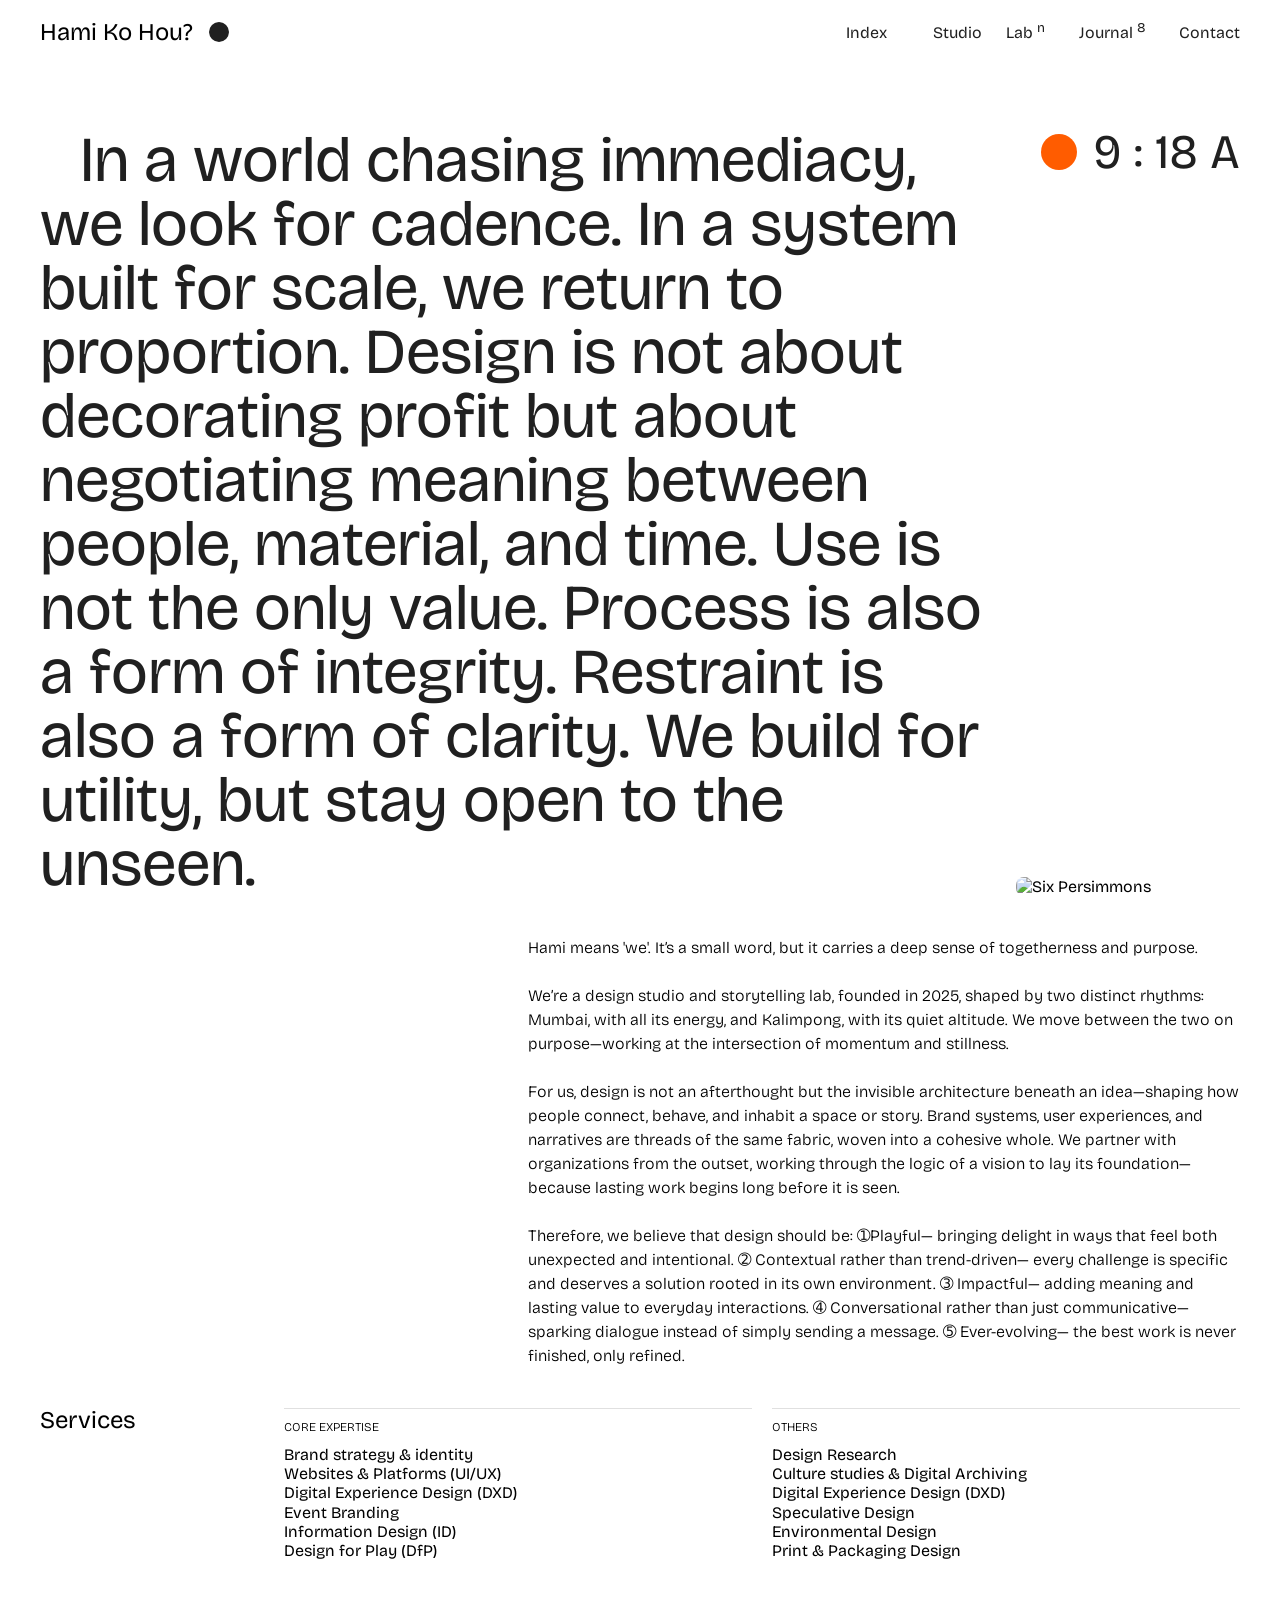
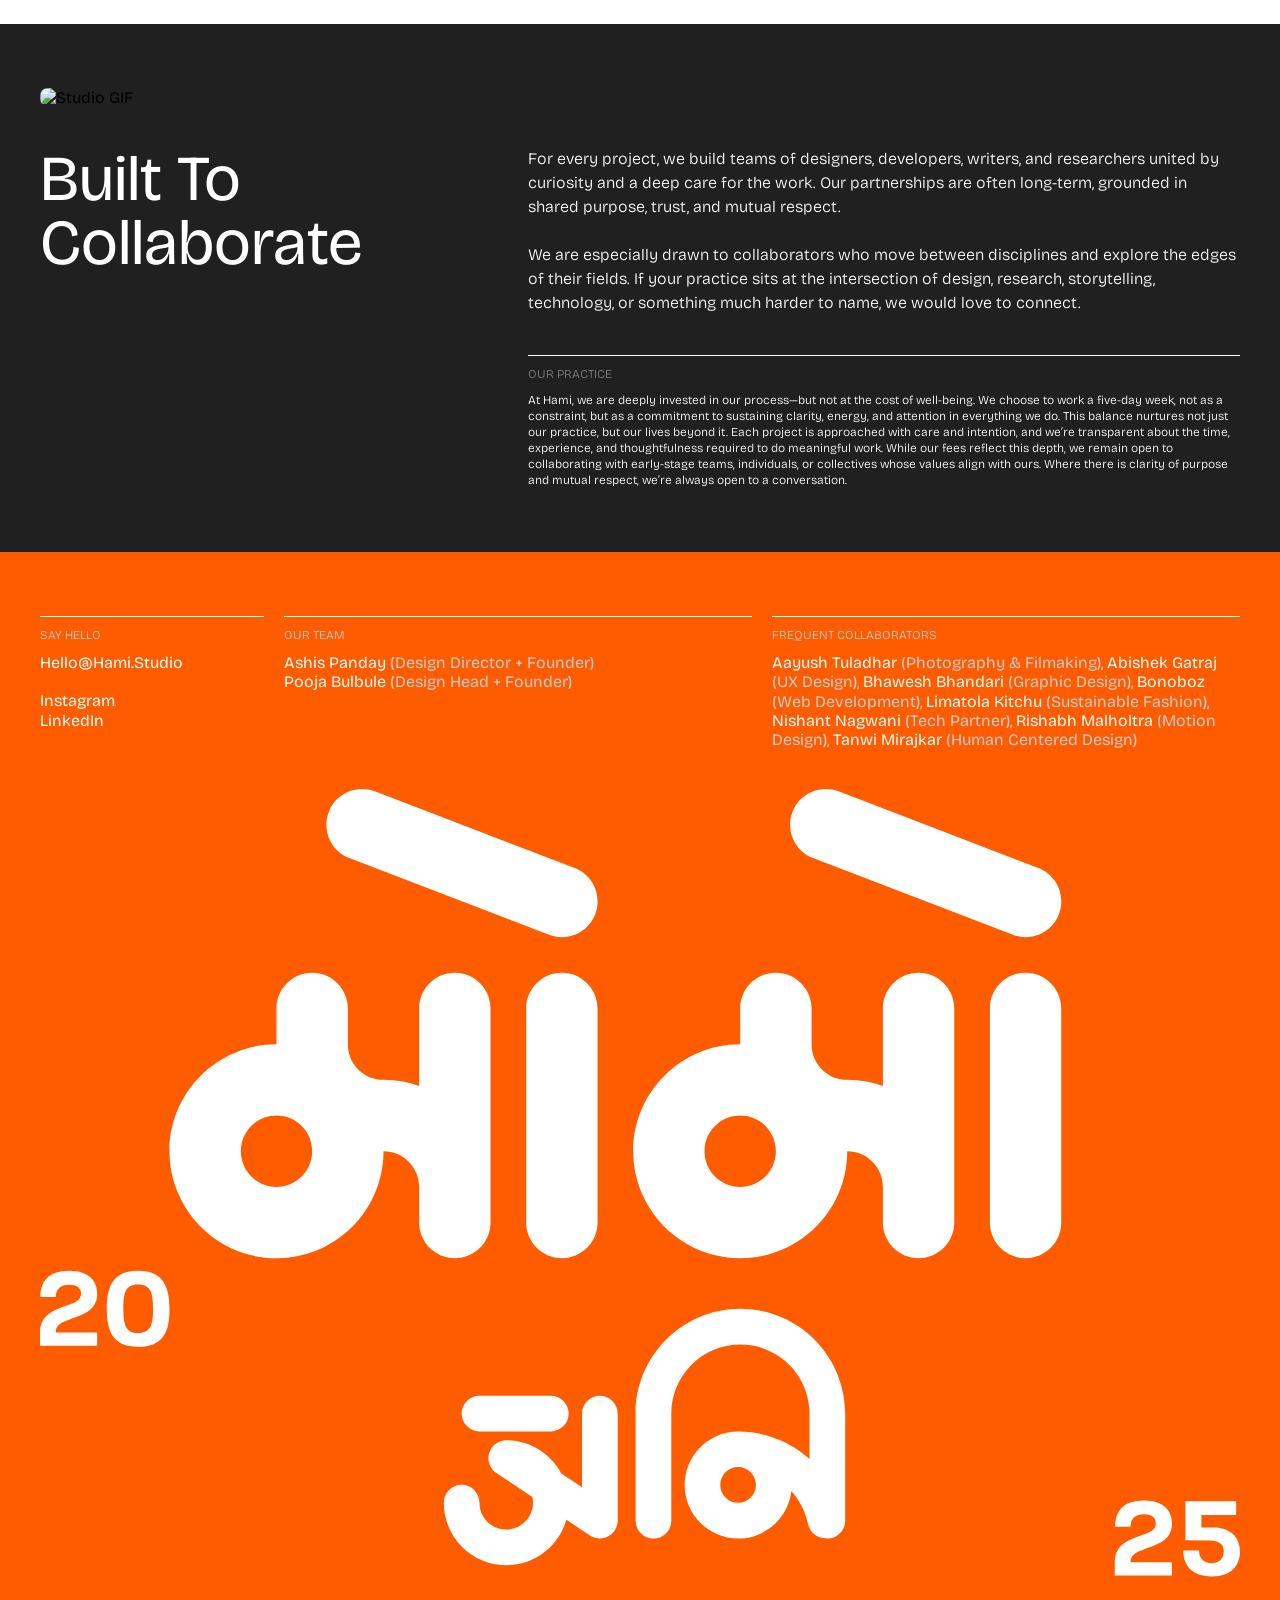
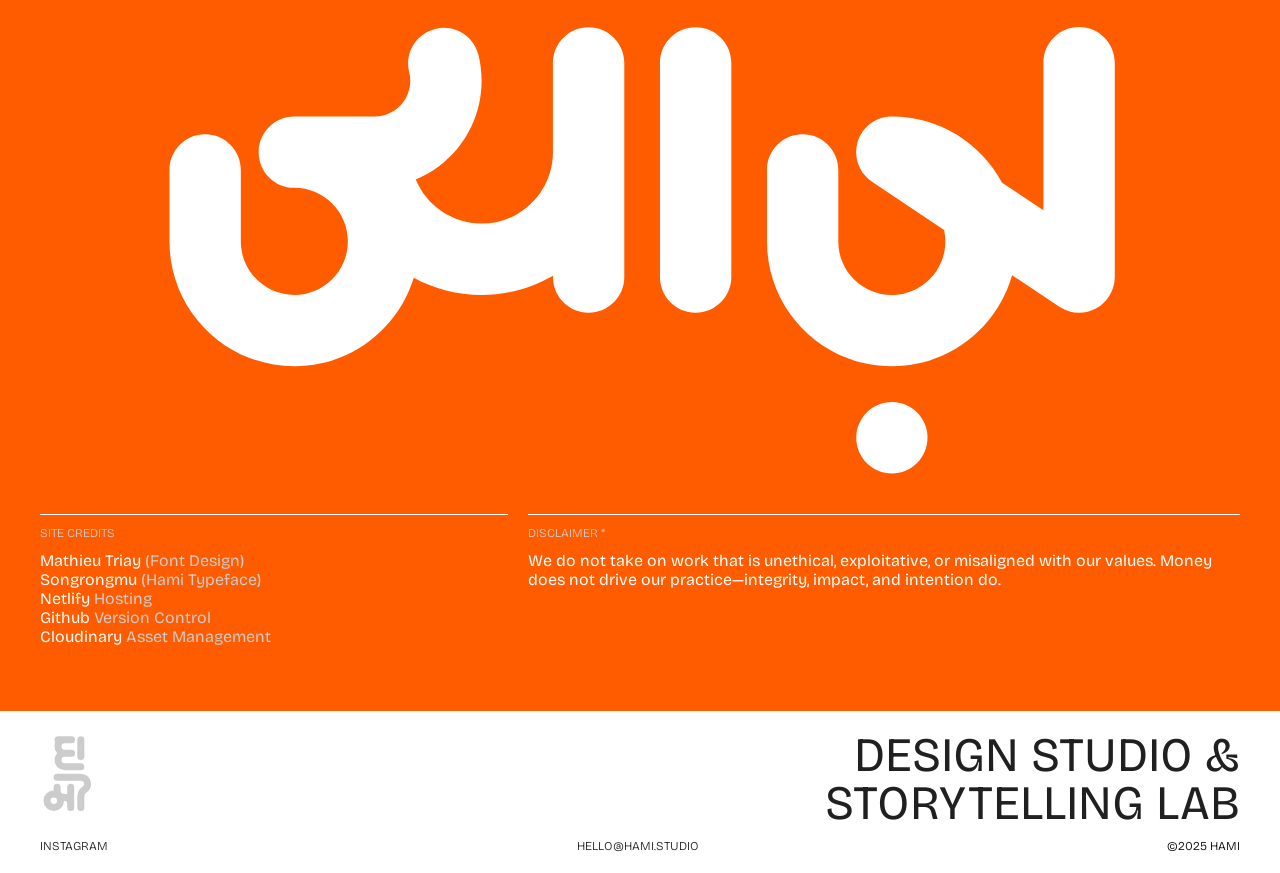
==== studio.html @ 01d3a66f "Add files via upload" ====
<!DOCTYPE html>
<html lang="en" dir="ltr">
  <head>
    <meta charset="utf-8">
    <meta name="viewport" content="width=device-width, initial-scale=1">

    <title>Hami | About</title>
    <meta name="description" content="Design & Storytelling Lab">
    <meta property="og:type" content="Website">
    <meta property="og:title" content="Hami Design Studio">
    <meta property="og:description" content="Design & Storytelling Lab">
    <meta property="og:image" content="https://res.cloudinary.com/dl4nbc0zv/image/upload/v1775633177/HamiSocial_sum0md.png">
    <meta name="keywords" content="branding, design, studio, lab, India">

    <link rel="stylesheet" href="../styles/style.css">
    <link rel="icon" type="image/svg+xml" href="../img/root/favicon.svg">
  </head>
  <!-- Google tag (gtag.js) -->
  <script async src="https://www.googletagmanager.com/gtag/js?id=G-WDDQ5B75VT"></script>
  <script>
    window.dataLayer = window.dataLayer || [];
    function gtag(){dataLayer.push(arguments);}
    gtag('js', new Date());
  
    gtag('config', 'G-WDDQ5B75VT');
  </script>
  
  <body class="page-studio flow">
    <header class="f-row just-sb p-2040">
          <article class="f-row g-16">
            <h3>Hami Ko Hou?</h3>
            <img src="../img/root/dot.svg" alt="Dotty">
            <!-- <a class="info" href="#">Info</a> -->
          </article>
        
          <nav class="menu f-row g-24">
            <a data-modal-target=".modal--menu">Index <sup></sup> </a>
            <a href="../studio.html">Studio</a>
            <a class="lab-link">Lab <sup>n</sup> </a>
            <a href="../journal.html" data-journal-link>Journal <sup></sup></a>
            <a href="mailto:hello@hami.studio?body=Hello%20Hami">Contact</a>
          </nav>
          
          <div class="soon">
            <div class="soon-text"></div>
          </div>
          
        
          <button class="ph-show mobile-menu-button" type="button" name="mobile-menu" data-modal-target=".modal--menu">
            <img src="../img/root/wheel.svg" alt="Mobile Menu">
          </button>
        </header>
        
    <main>
      <section class="grid-5 p-6440">
        <h1 class="span-4 indent">In a world chasing immediacy, we look for cadence. In a system built for scale, we return to proportion. Design is not about decorating profit but about negotiating meaning between people, material, and time. Use is not the only value. Process is also a form of integrity. Restraint is also a form of clarity. We build for utility, but stay open to the unseen.</h1>

        <section id="time" class="span-1 gr-top f-row g-16">
          <img src="../img/root/orange.svg" alt="Orange">
          <h2>9 : 56 A</h2>
        </section>

        <img class="span-1 gr-bot fit-img" src="https://res.cloudinary.com/dl4nbc0zv/image/upload/v1775583406/studio-1_mxttxd.avif" alt="Six Persimmons">

        <p class="span-3 copy">Hami means 'we'. It’s a small word, but it carries a deep sense of togetherness and purpose.

        We’re a design studio and storytelling lab, founded in 2025, shaped by two distinct rhythms: Mumbai, with all its energy, and Kalimpong, with its quiet altitude. We move between the two on purpose—working at the intersection of momentum and stillness.

        For us, design is not an afterthought but the invisible architecture beneath an idea—shaping how people connect, behave, and inhabit a space or story. Brand systems, user experiences, and narratives are threads of the same fabric, woven into a cohesive whole. We partner with organizations from the outset, working through the logic of a vision to lay its foundation—because lasting work begins long before it is seen.

        Therefore, we believe that design should be: ➀Playful— bringing delight in ways that feel both unexpected and intentional. ➁ Contextual rather than trend-driven— every challenge is specific and deserves a solution rooted in its own environment. ➂ Impactful— adding meaning and lasting value to everyday interactions.  ➃ Conversational rather than just communicative— sparking dialogue instead of simply sending a message. ➄ Ever-evolving— the best work is never finished, only refined.</p>

        <h3>Services</h3>

        <article class="span-2">
          <h5 class="ph-12 lt-3">Core Expertise</h5>
          <dl>
            <dd>Brand strategy & identity</dd>
            <dd>Websites & Platforms (UI/UX)</dd>
            <dd>Digital Experience Design (DXD)</dd>
            <dd>Event Branding</dd>
            <dd>Information Design (ID)</dd>
            <dd>Design for Play (DfP)</dd>
          </dl>
        </article>

        <article class="span-2">
          <h5 class="ph-12 lt-3">Others</h5>
          <dl>
            <dd>Design Research</dd>
            <dd>Culture studies & Digital Archiving</dd>
            <dd>Digital Experience Design (DXD)</dd>
            <dd>Speculative Design</dd>
            <dd>Environmental Design</dd>
            <dd>Print & Packaging Design</dd>
          </dl>
        </article>
      </section>

      <section class="grid-5 p-6440 bg-mono-1">
        <img class="span-full fit-img" src="https://res.cloudinary.com/dl4nbc0zv/image/upload/v1775582549/studio-2_t88a4m.avif" alt="Studio GIF">

        <h1 class="span-2 white">Built To <br> Collaborate</h1>

        <article class="span-3 f-col g-40">
          <p class="white copy">For every project, we build teams of designers, developers, writers, and researchers united by curiosity and a deep care for the work. Our partnerships are often long-term, grounded in shared purpose, trust, and mutual respect.

          We are especially drawn to collaborators who move between disciplines and explore the edges of their fields. If your practice sits at the intersection of design, research, storytelling, technology, or something much harder to name, we would love to connect.</p>

          <section>
            <h5 class="ph-12 mono-2 lt-w">Our Practice</h5>
            <small class="white">At Hami, we are deeply invested in our process—but not at the cost of well-being. We choose to work a five-day week, not as a constraint, but as a commitment to sustaining clarity, energy, and attention in everything we do. This balance nurtures not just our practice, but our lives beyond it. Each project is approached with care and intention, and we’re transparent about the time, experience, and thoughtfulness required to do meaningful work. While our fees reflect this depth, we remain open to collaborating with early-stage teams, individuals, or collectives whose values align with ours. Where there is clarity of purpose and mutual respect, we’re always open to a conversation.</small>
          </section>
        </article>
      </section>

      <section class="we grid-5 p-6440 bg-orange">
        <article class="span-1">
          <h5 class="ph-12 mono-3 lt-w">Say Hello</h5>
          <dl class="white">
            <dd>Hello@Hami.Studio</dd>
            <br>
            <dd><a href="https://www.instagram.com/hami.studio_o/" target="_blank">Instagram</a></dd>
            <dd><a href="https://www.linkedin.com/company/hamistudio" target="_blank">LinkedIn</a></dd>
          </dl>
        </article>

        <article class="we span-2">
          <h5 class="ph-12 mono-3 lt-w">Our Team</h5>
          <dl class="mono-3">
            <dd><a>Ashis Panday</a> (Design Director + Founder)</dd>
            <dd><a>Pooja Bulbule</a> (Design Head + Founder)</dd>
          </dl>
        </article>

        <article class="we span-2">
          <h5 class="ph-12 mono-3 lt-w">Frequent Collaborators</h5>
          <p class="mono-3">
            <a href="https://www.instagram.com/tuladhar_aayush" target="_blank">Aayush Tuladhar</a> (Photography & Filmaking),
            <a>Abishek Gatraj</a> (UX Design),
            <a>Bhawesh Bhandari</a> (Graphic Design),
            <a href="https://www.bonoboz.in/" target="_blank">Bonoboz</a> (Web Development),
            <a href="https://www.instagram.com/the.bauri.collective/" target="_blank">Limatola Kitchu</a> (Sustainable Fashion),
            <a href="https://quantavectra.com/" target="_blank">Nishant Nagwani</a> (Tech Partner),
            <a href="https://linktr.ee/rish.mal" target="_blank">Rishabh Malholtra</a> (Motion Design),
            <a href="https://www.linkedin.com/in/tanwi-mirajkar/" target="_blank">Tanwi Mirajkar</a> (Human Centered Design)
          </p>
        </article>

        <img class="span-full fit-img" src="img/root/momojazz.svg" alt="">

        <article class="we span-2">
          <h5 class="ph-12 mono-3 lt-w">Site Credits</h5>
          <dl class="mono-3">
            <dd><a href="https://www.mathieutriay.com/" target="_blank">Mathieu Triay</a> (Font Design)</dd>
            <dd><a href="https://www.instagram.com/songrongmu/" target="_blank">Songrongmu</a> (Hami Typeface)</dd>
            <dd><a href="https://www.netlify.com" target="_blank">Netlify</a> Hosting</dd>
            <dd><a href="https://github.com" target="_blank">Github</a> Version Control</dd>
            <dd><a href="https://cloudinary.com" target="_blank">Cloudinary</a> Asset Management</dd>
          </dl>
        </article>

        <article class="we span-3">
          <h5 class="ph-12 mono-3 lt-w">Disclaimer *</h5>
          <p class="white">
            We do not take on work that is unethical, exploitative, or misaligned with our values. Money does not drive our practice—integrity, impact, and intention do.
          </p>
        </article>
      </section>

      <!-- TEAM MODAL WILL COME HERE-->
    </main>
    <footer class="f-col g-12 p-2040 ">
          <section class="f-row just-sb">
            <a href="../index.html">
              <img src="../img/root/hami.svg" alt="Logo">
            </a>
            <h2>Design Studio &<br>Storytelling Lab</h2>
          </section>
          <nav class="f-row just-sb">
            <a href="https://www.instagram.com/hami.studio_o/" target="_blank">Instagram</a>
            <a class="copyText">hello@hami.studio</a>
            <span>©2025 HAMI</span>
          </nav>
        </footer>
        
    <div class="modal modal--menu f-col just-sb">
              <div class="f-row f-top just-sb p-20">
                <hgroup>
                  <h3>Index</h3>
                  <h3 class="mono-2">Case Studies of <br> Selected Projects</h3>
                </hgroup>
                <button type="button" name="close">
                  <img src="../img/root/close.svg" alt="Close">
                </button>
              </div>
            
              <menu class="f-row f-bl g-24 p-20 ph-show">
                <a href="../index.html">Home</a>
                <a href="../studio.html">Studio</a>
                <a href="../journal.html">Journal</a>
                <h4 class="mono-3">Lab</h4>
                <a href="mailto:hello@hami.studio?body=Hello%20Hami">Contact</a>
              </menu>
            
              <section class="modal-nav">
                <hgroup class="modal-header f-row just-sb ph-20 lb-3">
                  <h5>Case</h5>
                  <h5>Sector</h5>
                </hgroup>
                <nav class="f-col">
                </nav>
              </section>
              <div id="hover-thumb"></div>
            </div>
            
  </body>
  <script src="https://cdn.jsdelivr.net/npm/js-yaml@4/dist/js-yaml.min.js"></script>
  <script src="https://code.jquery.com/jquery-3.6.0.min.js"></script>
  <script src="../scripts/main-min.js"></script>
  
</html>
---- styles/style.css ----
/* ================
 * RESET
 * ================ */
*, *::before, *::after {
  margin: 0;
  padding: 0;
  box-sizing: border-box;
  text-decoration: none;
  -moz-text-size-adjust: none;
  -webkit-text-size-adjust: none;
  text-size-adjust: none;
}

/* ================
 * MEDIA QUERIES
 * ================ */
/* ================
 * TOKENS
 * ================ */
:root {
  font-size: 16px;
}

/* ================
 * TYPOGRAPHY
 * ================ */
@font-face {
  font-family: "Bricolage";
  src: url("../fonts/Bricolage.ttf") format("truetype");
  font-weight: 300 800;
  font-stretch: 75% 125%;
  font-style: normal;
  font-display: swap;
}
html, body, button {
  font-family: "Bricolage", sans-serif;
  font-feature-settings: "dlig" on, "salt" on, "ornm" on;
  font-optical-sizing: auto;
  -webkit-font-smoothing: antialiased;
  -moz-osx-font-smoothing: grayscale;
  -webkit-text-size-adjust: none;
}

h1 {
  font-size: 4rem;
  font-weight: 400;
  line-height: 4rem;
  color: #202020;
}
@media screen and (max-width: 768px) {
  h1 {
    font-size: 2.25rem;
    line-height: 1;
  }
}

h2 {
  font-size: 3rem;
  font-weight: 400;
  line-height: 3rem;
  color: #202020;
  text-align: right;
  text-transform: uppercase;
  font-variation-settings: "wdth" 96, "opsz" 14;
}
@media screen and (max-width: 768px) {
  h2 {
    font-stretch: 75%;
    font-variation-settings: "wdth" 75, "opsz" 14;
    letter-spacing: -0.06rem;
  }
}

h3 {
  font-size: 1.5rem;
  font-weight: 400;
  line-height: 1.5rem;
  text-transform: capitalize;
}

h4 {
  font-size: 1rem;
  font-weight: 400;
  line-height: 1rem;
}

h5 {
  font-size: 0.75rem;
  font-weight: 200;
  line-height: 0.75rem;
  text-transform: uppercase;
}

p {
  font-size: 1rem;
  font-weight: 300;
  line-height: calc(1rem + 0.5rem);
}

small {
  display: inline-block;
  font-size: 0.75rem;
  font-weight: 300;
  line-height: calc(0.75rem + 0.25rem);
}

a {
  color: #202020;
  cursor: pointer;
  user-select: none;
  -webkit-user-select: none;
  -moz-user-select: none;
  -ms-user-select: none;
}
a:hover {
  color: #FF5C00;
}

.copy {
  white-space: pre-line;
}

.indent {
  text-indent: 2.5rem;
}

dd {
  font-size: 1rem;
  font-weight: 400;
  line-height: 1.2;
}

/* ================
 * BASE SETTINGS
 * ================ */
html, body {
  height: 100%;
  min-height: 100svh;
  touch-action: auto;
  -webkit-overflow-scrolling: touch;
}

body {
  display: flex;
  flex-direction: column;
  gap: 0;
  min-height: 100svh;
  width: 100%;
}
body.no-scroll {
  overflow: hidden;
}
@media screen and (max-width: 768px) {
  body.flow {
    height: auto;
  }
}

main {
  flex: 1;
  display: flex;
  min-height: 0;
}
@media screen and (max-width: 768px) {
  main {
    flex: 1;
  }
}

aside {
  font-weight: 300;
}

header, footer {
  flex-shrink: 0;
}

button {
  background: none;
  border: none;
  color: inherit;
  cursor: pointer;
  user-select: none;
  -webkit-user-select: none;
  -moz-user-select: none;
  -ms-user-select: none;
}

/* ================
 * MIXINS
 * ================ */
/* ================
 * GRIDS & LAYOUTS
 * ================ */
.f-row {
  display: flex;
  flex-direction: row;
}

.f-col {
  display: flex;
  flex-direction: column;
}

.just-sb {
  justify-content: space-between;
}

.just-fe {
  justify-content: flex-end;
}

.f-top {
  align-items: start;
}

.f-bl {
  align-items: baseline;
}

.f-equal > * {
  flex: 1;
}

.grid-5 {
  display: grid;
  grid-template-columns: repeat(5, 1fr);
  column-gap: 1.25rem;
  row-gap: 2.5rem;
}
@media screen and (max-width: 768px) {
  .grid-5 {
    row-gap: 1.5rem;
  }
}

.span-1 {
  grid-column: span 1;
}

.span-2 {
  grid-column: span 2;
}

.span-3 {
  grid-column: 3/span 3;
}

.span-4 {
  grid-column: span 4;
  grid-row: span 2;
}

.span-full {
  grid-column: 1/span 5;
}

@media screen and (max-width: 768px) {
  .span-1, .span-2, .span-3, .span-4 {
    grid-column: 1/span 5;
  }
}

.gr-top {
  align-self: start;
  justify-self: end;
}

.gr-bot {
  align-self: end;
}

/* ================
 * SPACING UTILITIES
 * ================ */
.p-40 {
  padding: 2.5rem;
}
@media screen and (max-width: 768px) {
  .p-40 {
    padding: 0.75rem;
  }
}

.p-20 {
  padding: 1.25rem;
}

.p-2040 {
  padding: 1.25rem 2.5rem;
}
@media screen and (max-width: 768px) {
  .p-2040 {
    padding: 1.25rem 0.75rem;
  }
}

.p-6440 {
  padding: 4rem 2.5rem;
}
@media screen and (max-width: 768px) {
  .p-6440 {
    padding: 2.5rem 0.75rem;
  }
}

.ph-40 {
  padding: 2.5rem 0;
}
@media screen and (max-width: 768px) {
  .ph-40 {
    padding: 1.25rem 0;
  }
}

.ph-20 {
  padding: 1.25rem 0;
}

.ph-12 {
  padding: 0.75rem 0;
}

.pv-40 {
  padding: 0 2.5rem;
}
@media screen and (max-width: 768px) {
  .pv-40 {
    padding: 0 0.75rem;
  }
}

.pv-20 {
  padding: 0 1.25rem;
}

.pt-20 {
  padding-top: 1.25rem;
}

.pb-40 {
  padding-bottom: 2.5rem;
}

.g-40 {
  gap: 2.5rem;
}

.g-24 {
  gap: 1.5rem;
}

.g-16 {
  gap: 1rem;
}

.g-12 {
  gap: 0.75rem;
}

/* ================
 * SECTION ELEMENTS
 * ================ */
header {
  position: sticky;
  top: 0;
  z-index: 100;
  width: 100%;
  background: white;
}
header article {
  align-items: center;
}
header article a {
  display: flex;
  height: 1.5rem;
  padding: 0 1rem;
  justify-content: center;
  align-items: center;
  font-size: 0.75rem;
  font-weight: 200;
  color: #F7F7F7;
  text-transform: uppercase;
  border-radius: 2.5rem;
  background-color: #202020;
}
header .menu {
  white-space: nowrap;
  align-items: first baseline;
}
header .menu a sup {
  display: inline-block;
  min-width: 2ch;
}
@media screen and (max-width: 768px) {
  header .menu {
    display: none;
  }
}
header .info:hover {
  color: white;
  background-color: #FF5C00;
}
header button {
  height: 1.5rem;
  width: 1.5rem;
}

footer nav a, footer nav span {
  font-size: 0.75rem;
  font-weight: 200;
  text-transform: uppercase;
  cursor: pointer;
}

.footer-fixed {
  background-color: white;
}
@media screen and (max-width: 768px) {
  .footer-fixed {
    width: 100%;
    position: fixed;
    bottom: 0;
    z-index: 20;
    box-shadow: 0 -4px 20px 0 rgba(32, 32, 32, 0.04);
  }
}

.slider {
  flex: 1;
  overflow-x: auto;
  overflow-y: hidden;
  touch-action: pan-y;
  scrollbar-width: none;
}
.slider ::-webkit-scrollbar {
  display: none;
}
@media screen and (max-width: 768px) {
  .slider {
    overflow: visible;
    flex: initial;
  }
}

.slider-track {
  display: flex;
  flex-direction: row;
  width: 100%;
  height: 100%;
  padding-left: 2.5rem;
}
.slider-track::after {
  content: "";
  display: block;
  flex: 0 0 calc(2.5rem - 1.5rem);
}
@media screen and (max-width: 768px) {
  .slider-track {
    flex-direction: column;
    width: 100%;
    height: auto;
    min-width: 0;
    padding: 0 0.75rem 0.75rem;
  }
  .slider-track::after {
    content: none;
  }
}

/* ================
 * PAGE 0 : HOME
 * ================ */
.projects > a {
  display: block;
  height: 100%;
}
.projects figure {
  display: flex;
  flex-direction: column;
  height: 100%;
}
.projects figure img {
  flex: 1;
  width: auto;
  height: 100%;
  min-height: 0;
  display: block;
  aspect-ratio: 1/1;
  object-fit: cover;
  border-radius: 0.5rem;
}
.projects figure figcaption {
  gap: 0.5rem;
  color: #CCCCCC;
}
.projects figure figcaption h5:nth-of-type(2) {
  font-weight: 500;
}
.projects figure figcaption h5:nth-of-type(2)::before {
  content: "( ";
}
.projects figure figcaption h5:nth-of-type(2)::after {
  content: " )";
}

#time {
  align-items: center;
}
#time img {
  height: 2.25rem;
}
@media screen and (max-width: 768px) {
  #time {
    grid-row: 1;
  }
}

/* ================
 * PAGE 1 : WORK/PROJECT
 * ================ */
.work img {
  display: block;
  border-radius: 0.5rem;
  object-fit: cover;
}
@media screen and (max-width: 768px) {
  .work img {
    width: 100%;
    height: auto;
  }
}

.work-tag {
  padding: 0.75rem 1rem;
  background-color: white;
  border-radius: 0.5rem;
}

.work-meta article, .work-credit article {
  display: flex;
  flex-direction: row;
  justify-content: space-between;
}
.work-meta article > *, .work-credit article > * {
  flex: 0 0 50%;
}
.work-meta article > *:last-child, .work-credit article > *:last-child {
  text-align: right;
}

.work-meta article {
  padding-top: 0.75rem;
  border-top: 1px solid rgba(204, 204, 204, 0.6);
}

.work-credit article {
  padding-block: 0.5rem;
  border-bottom: 1px solid rgba(204, 204, 204, 0.4);
}
.work-credit article small {
  color: #808080;
}

.work-background p, .work-alignment p {
  text-indent: 2.5rem;
}
.work-background p:not(:last-of-type), .work-background small:not(:last-of-type), .work-alignment p:not(:last-of-type), .work-alignment small:not(:last-of-type) {
  margin-bottom: 1.25rem;
}
.work-background sup, .work-alignment sup {
  color: #FF5C00;
}

/* ================
 * PAGE 2 : STUDIO
 * ================ */
.page-studio {
  display: block;
  min-height: auto;
}
.page-studio main {
  display: block;
  flex: initial;
  min-height: auto;
}
.page-studio img {
  border-radius: 0.5rem;
}

body.page-studio {
  height: auto;
}

/* ================
 * PAGE 3 : LABS
 * ================ */
.soon {
  position: fixed;
  width: 6rem;
  display: flex;
  align-items: center;
  padding-block: 0.75rem;
  border-radius: 0.25rem;
  background-color: #FF5C00;
  box-shadow: 0 -4px 20px 0 rgba(32, 32, 32, 0.04);
  opacity: 0;
  pointer-events: none;
  transition: opacity 0.5s ease;
  transform: translateX(-50%);
  overflow: hidden;
  white-space: nowrap;
}

.soon-text {
  color: white;
  display: inline-flex;
  width: max-content;
  animation: soonLoop 4s linear infinite;
}
.soon-text h5 {
  flex: 0 0 auto;
}

.soon-dot {
  display: inline-block;
  padding-inline: 0.5rem;
}

@keyframes soonLoop {
  from {
    transform: translateX(0);
  }
  to {
    transform: translateX(-50%);
  }
}
/* ================
 * PAGE 4 : JOURNAL
 * ================ */
#journal-wrapper {
  flex: 1 1 auto;
  min-height: 0;
}

#journal {
  flex: 1;
  min-height: 0;
  height: auto;
  display: flex;
  flex-direction: row;
}
@media screen and (max-width: 768px) {
  #journal {
    flex-direction: column;
  }
}

.journal-entry {
  flex: 0 0 45%;
  height: 100%;
  display: grid;
  grid-auto-rows: 100%;
  border-radius: 0.5rem;
  overflow-y: hidden;
  scroll-behavior: smooth;
  scroll-snap-type: y mandatory;
  scrollbar-width: none;
}
.journal-entry ::-webkit-scrollbar {
  display: none;
}
.journal-entry article {
  position: relative;
  min-height: 0;
  display: flex;
  flex-direction: column;
  padding: 2.5rem;
  overflow: hidden;
  scroll-snap-align: start;
}
.journal-entry h1 {
  position: absolute;
  z-index: 3;
  width: 100%;
  margin: 0;
  padding: 2.5rem;
}
.journal-entry a {
  color: #808080;
}
.journal-entry a:hover {
  color: #FF5C00;
}
@media screen and (max-width: 768px) {
  .journal-entry {
    flex: 0 0 40%;
    width: 100%;
  }
  .journal-entry article {
    padding: 0.75rem;
  }
  .journal-entry h1 {
    padding: 1.25rem;
  }
}

#journal-left h1 {
  bottom: 0;
  left: 0;
}

#journal-right {
  background-color: #202020;
  text-align: right;
  transform: scaleY(-1);
}
#journal-right article {
  transform: scaleY(-1);
}
#journal-right h1 {
  top: 0;
  right: 0;
  color: white;
  font-size: clamp(4rem, 15vw, 12rem);
  line-height: 1;
  text-transform: uppercase;
}
#journal-right small {
  color: white;
  margin-top: auto;
}

#journal-buttons {
  flex: 1;
  display: flex;
  flex-direction: column;
  position: relative;
  border-radius: 0.5rem;
  background-color: #F7F7F7;
  overflow: hidden;
}
#journal-buttons button {
  flex: 1;
  position: relative;
  align-items: center;
  z-index: 2;
}
#journal-buttons .button-bg {
  position: absolute;
  top: 0;
  left: 0;
  width: 100%;
  height: 50%;
  z-index: 1;
  background-color: #FF5C00;
  transition: transform 0.6s cubic-bezier(0.6, -0.2, 0, 1.2);
}
@media screen and (max-width: 768px) {
  #journal-buttons {
    flex-direction: row;
  }
  #journal-buttons .button-bg {
    width: 50%;
    height: 100%;
  }
}

/* ================
 * PAGE 5 : 404
 * ================ */
.contain {
  flex: 1 1 auto;
  min-height: 0;
  align-items: center;
  justify-content: center;
}
.contain img {
  display: block;
  max-width: 100%;
  max-height: 100%;
  width: auto;
  height: auto;
  object-fit: contain;
}

/* ================
 * COMPONENETS
 * ================ */
.modal {
  position: fixed;
  z-index: 200;
  border-radius: 0.5rem;
  background-color: #F5F0E0;
  box-shadow: 0 -4px 20px 0 rgba(32, 32, 32, 0.04);
  transform: translateY(100vh);
  opacity: 0;
  animation: none;
}
.modal.modal-open {
  animation: bounceInUp 0.6s forwards ease-out;
}
.modal.modal-close {
  animation: bounceOutDown 0.6s forwards ease-in;
}
.modal button:hover img {
  transform: rotate(360deg);
  transition: transform 0.6s ease;
}
@media screen and (max-width: 768px) {
  .modal {
    border-radius: 0.5rem 0.5rem 0 0;
    box-shadow: 0 -4px 20px 0 rgba(32, 32, 32, 0.04);
  }
}

.modal--menu {
  right: 2.5rem;
  bottom: 1.25rem;
  width: clamp(40vw, 2.5rem, 100vw - 5rem);
  height: calc(100dvh - 4.75rem);
}
@media screen and (max-width: 768px) {
  .modal--menu {
    right: 0;
    bottom: 0;
    width: 100svw;
    max-height: 80svh;
  }
}

.mobile-menu-button img {
  transition: transform 0.8s ease;
}

.mobile-menu-button.is-active img {
  transform: rotate(-180deg);
}

.modal--work {
  left: 3.75rem;
  bottom: 1.25rem;
  width: 30rem;
  max-height: 60svh;
  overflow-y: auto;
  scrollbar-width: none;
}
.modal--work ::-webkit-scrollbar {
  display: none;
}
.modal--work h5 {
  color: #808080;
}
@media screen and (max-width: 768px) {
  .modal--work {
    left: 0;
    bottom: 0;
    width: 100svw;
    max-height: 80svh;
  }
}

.modal-header {
  position: sticky;
  top: 0;
  background-color: #F5F0E0;
}

.modal-nav {
  max-height: 60vh;
  overflow-y: hidden;
}
.modal-nav hgroup {
  color: #808080;
  margin: 0 1.25rem;
}
.modal-nav nav {
  height: 100%;
  padding: 0 0.5rem 4rem 1.25rem;
  margin-right: 0.75rem;
  overflow-y: scroll;
  scrollbar-width: thin;
  scrollbar-color: #202020 white;
}
.modal-nav nav > a {
  display: flex;
  justify-content: space-between;
  padding: 0.5rem 0;
}
.modal-nav nav > a:not(:last-of-type) {
  border-bottom: 1px solid rgba(204, 204, 204, 0.6);
}
.modal-nav nav > a:hover {
  cursor: pointer;
  color: #FF5C00;
}

#hover-thumb {
  position: fixed;
  pointer-events: none;
  z-index: 999;
  display: none;
  width: 12rem;
  aspect-ratio: 1/1;
  background: black no-repeat center/cover;
  border-radius: 0.5rem;
  box-shadow: 0 8px 20px rgba(0, 0, 0, 0.2);
  transform: translate(-20%, -50%);
}

/* ================
 * MICRO ANIMATIONS
 * ================ */
@keyframes bounceInUp {
  0% {
    transform: translateY(100%);
    opacity: 0;
  }
  20% {
    opacity: 1;
  }
  80% {
    transform: translateY(-2%);
  }
  100% {
    transform: translateY(0%);
    opacity: 1;
  }
}
@keyframes bounceOutDown {
  0% {
    transform: translateY(0%);
    opacity: 1;
  }
  20% {
    transform: translateY(-2%);
  }
  80% {
    opacity: 1;
  }
  100% {
    transform: translateY(100%);
    opacity: 0;
  }
}
/* ================
 * TRANSITION ANIMATIONS
 * ================ */
.work-title {
  overflow: hidden;
  white-space: nowrap;
  flex-wrap: nowrap;
}

body.is-loading .work-title {
  max-width: 0;
  opacity: 0;
}
body.is-loading .slider {
  opacity: 0;
  transform: translateX(1.25rem);
}
@media screen and (max-width: 768px) {
  body.is-loading .slider {
    transform: translateY(1.25rem);
  }
}

body.is-ready .work-title {
  max-width: 60vw;
  opacity: 1;
  transition: max-width 1.6s ease, opacity 1.2s ease;
}
body.is-ready .slider {
  animation: swipeInX 0.8s ease backwards;
  animation-delay: 0.8s;
}
@media screen and (max-width: 768px) {
  body.is-ready .slider {
    animation: swipeInY 1.2s ease backwards;
    animation-delay: 0.6s;
  }
}

@keyframes swipeInX {
  0% {
    opacity: 0;
    transform: translateX(2.5rem);
  }
  100% {
    opacity: 1;
    transform: translateX(0);
  }
}
@keyframes swipeInY {
  0% {
    opacity: 0;
    transform: translateY(2.5rem);
  }
  100% {
    opacity: 1;
    transform: translateY(0);
  }
}
/* ================
 * OVERRIDES
 * ================ */
.we a {
  line-height: 1.2;
  color: white;
}
.we a:hover {
  color: #202020;
}
.we p {
  font-weight: 400;
  line-height: 1.2;
}

.white {
  color: white;
}

.mono-2 {
  color: #808080;
}

.mono-3 {
  color: #CCCCCC;
}

.bg-mono-1 {
  background-color: #202020;
}

.bg-mono-3 {
  background-color: #CCCCCC;
}

.bg-mono-4 {
  background-color: #F7F7F7;
}

.bg-orange {
  background-color: #FF5C00;
}

.bg-paper {
  background-color: #F5F0E0;
}

.lt-w {
  border-top: 1px solid white;
}

.lt-2 {
  border-top: 1px solid rgba(128, 128, 128, 0.6);
}

.lt-3 {
  border-top: 1px solid rgba(204, 204, 204, 0.6);
}

.lb-3 {
  border-bottom: 1px solid rgba(204, 204, 204, 0.6);
}

.ph-hide {
  display: block;
}
@media screen and (max-width: 768px) {
  .ph-hide {
    display: none;
  }
}

.ph-show {
  display: none;
}
@media screen and (max-width: 768px) {
  .ph-show {
    display: flex;
  }
}

.fit-img {
  width: 100%;
  object-fit: contain;
}
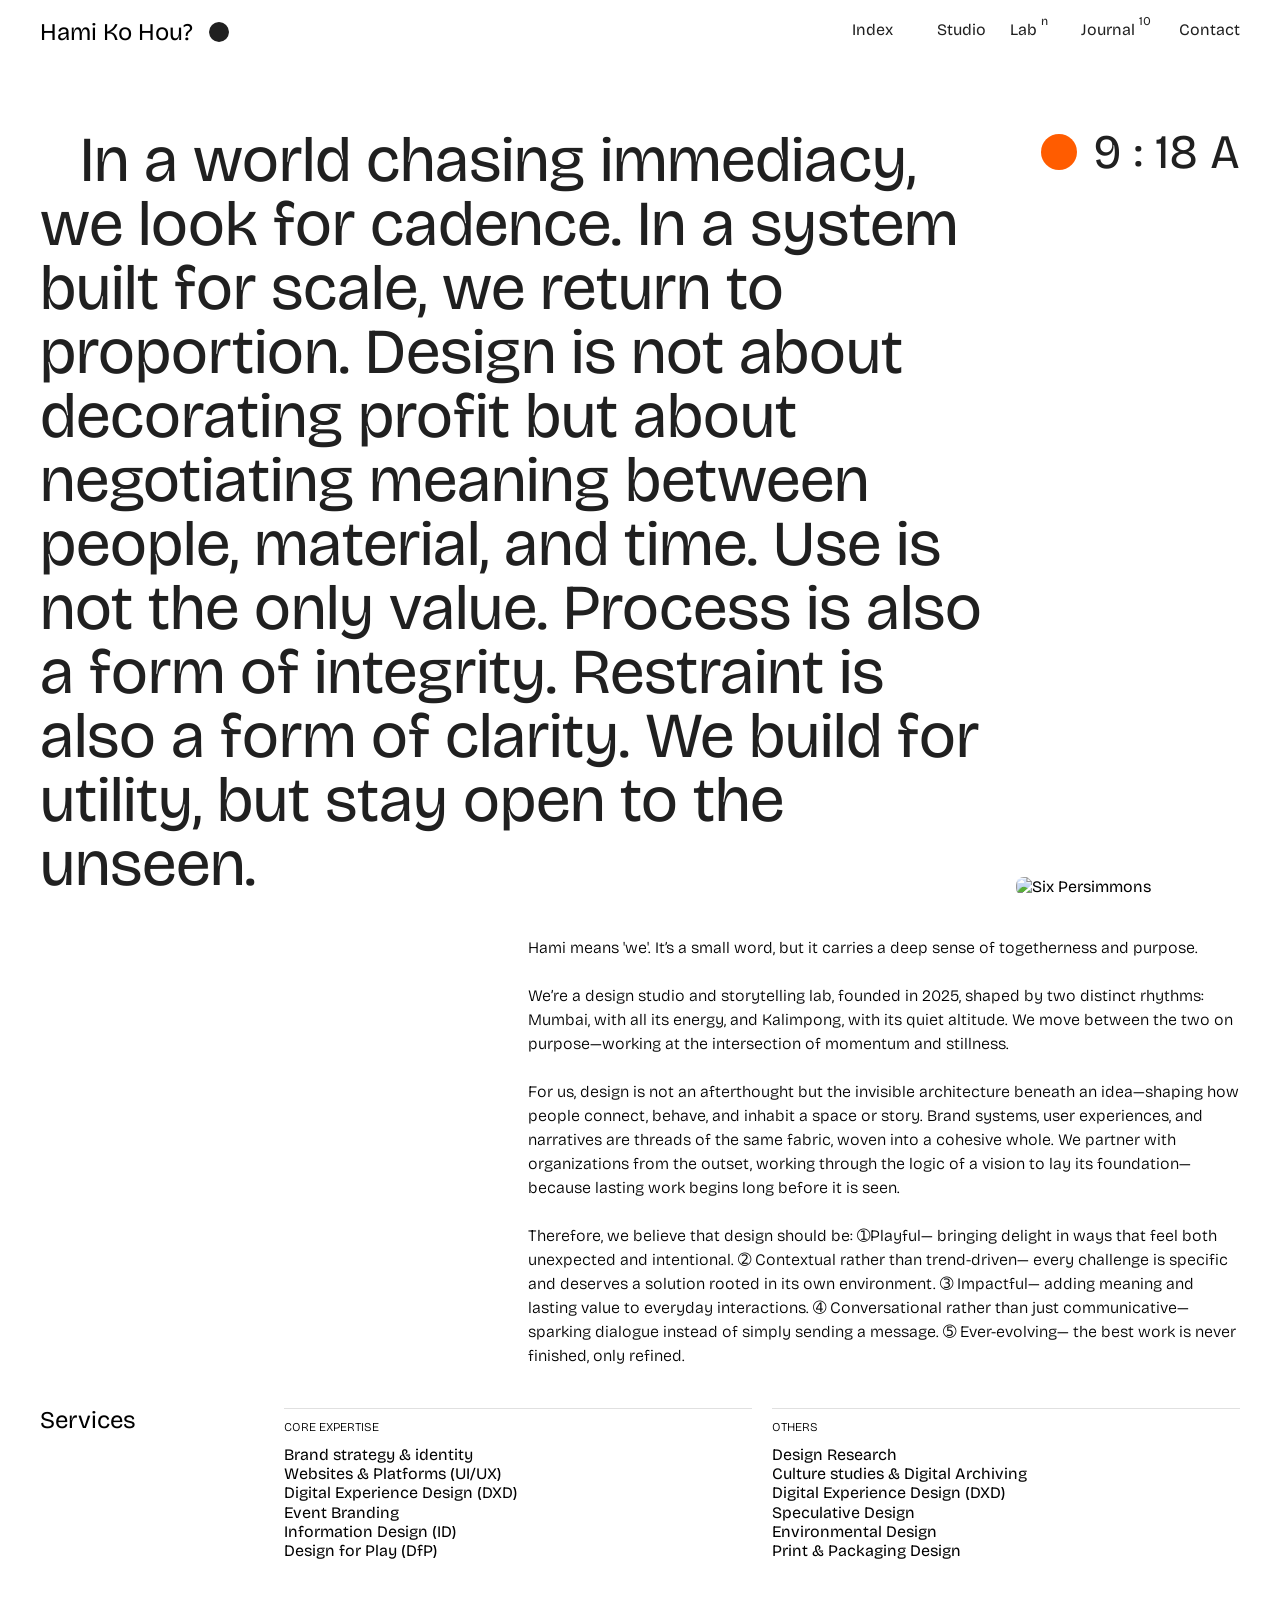
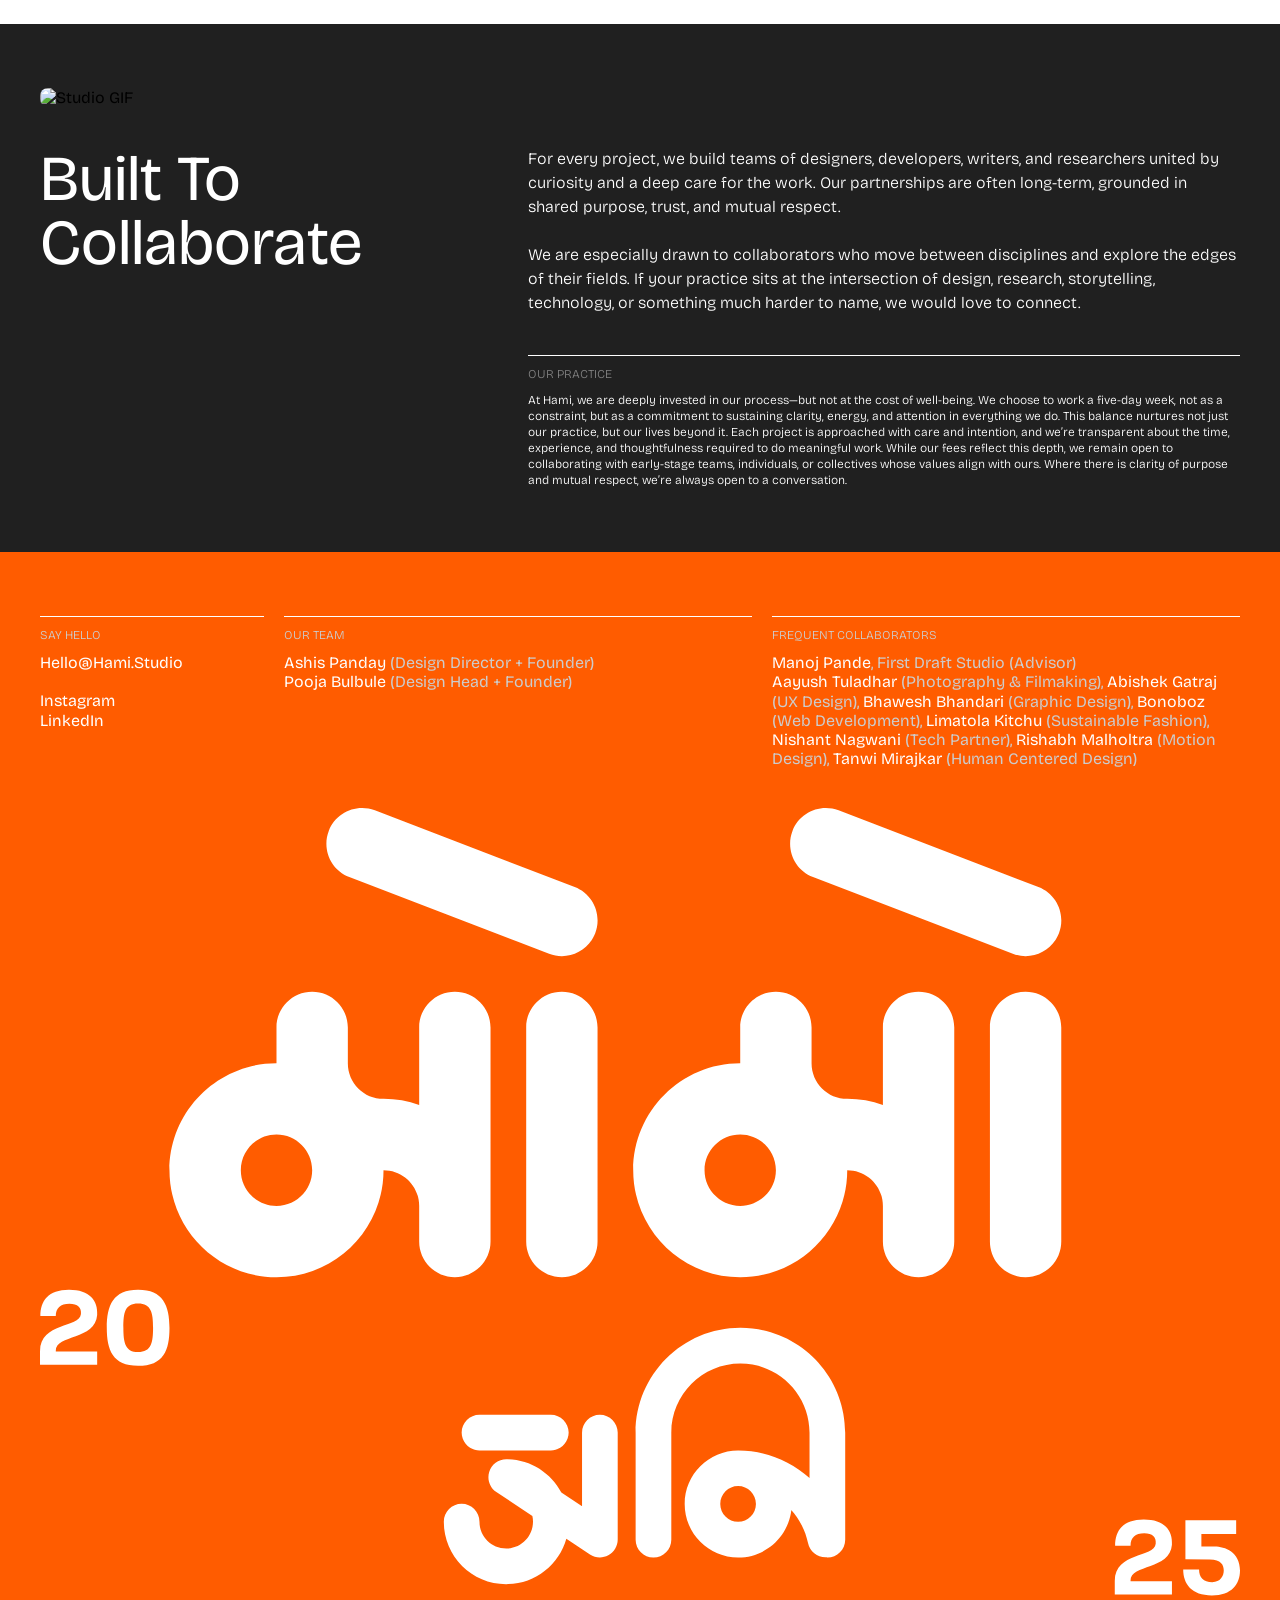
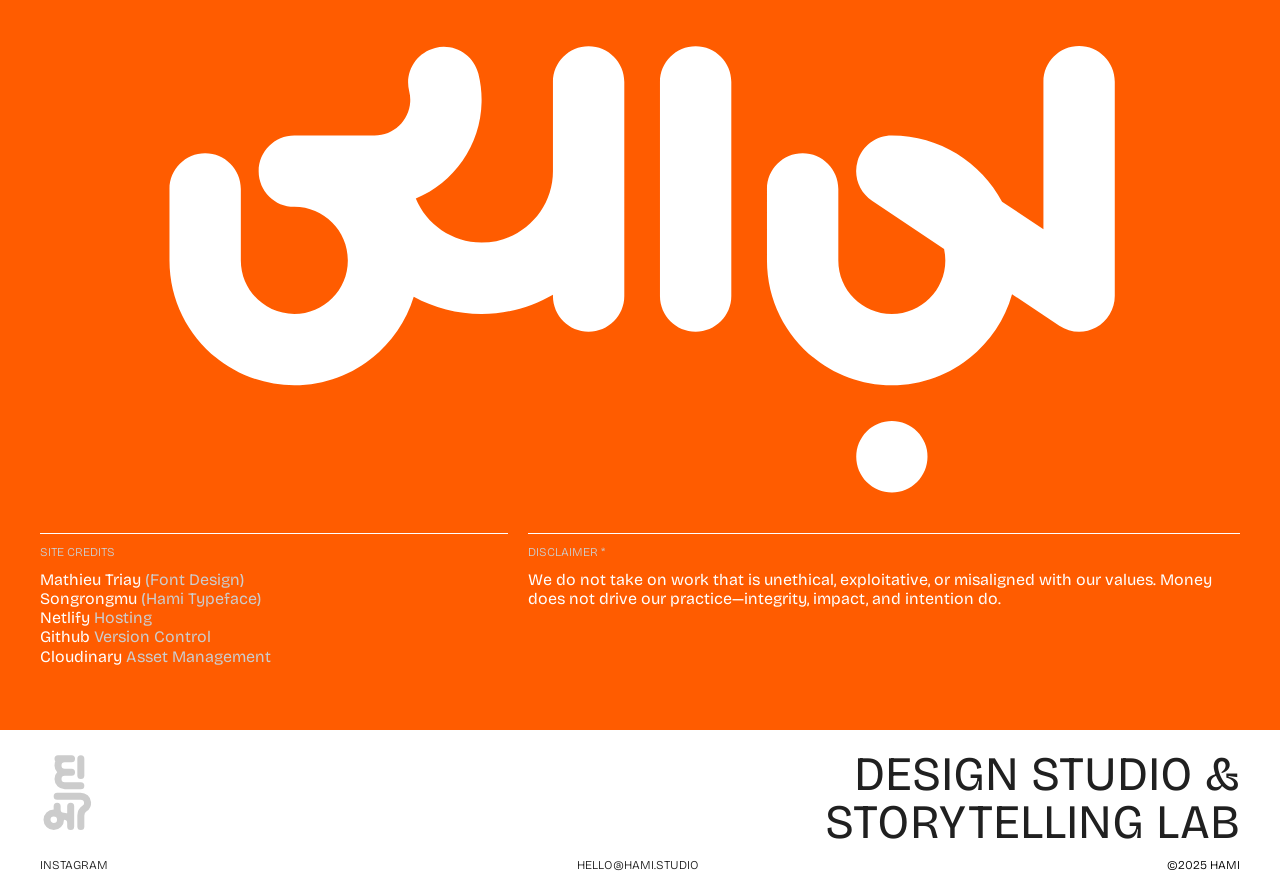
==== commit 421e7882: "Added Manoj" ====
--- a/studio.html
+++ b/studio.html
@@ -136,6 +136,8 @@
         <article class="we span-2">
           <h5 class="ph-12 mono-3 lt-w">Frequent Collaborators</h5>
           <p class="mono-3">
+            <a>Manoj Pande</a>, First Draft Studio (Advisor)
+            <br>
             <a href="https://www.instagram.com/tuladhar_aayush" target="_blank">Aayush Tuladhar</a> (Photography & Filmaking),
             <a>Abishek Gatraj</a> (UX Design),
             <a>Bhawesh Bhandari</a> (Graphic Design),
--- a/styles/style.css
+++ b/styles/style.css
@@ -102,6 +102,13 @@
   font-size: 0.75rem;
   font-weight: 300;
   line-height: calc(0.75rem + 0.25rem);
+}
+
+sup {
+  font-size: 0.75rem;
+  vertical-align: top;
+  position: relative;
+  top: -0.5em;
 }
 
 a {
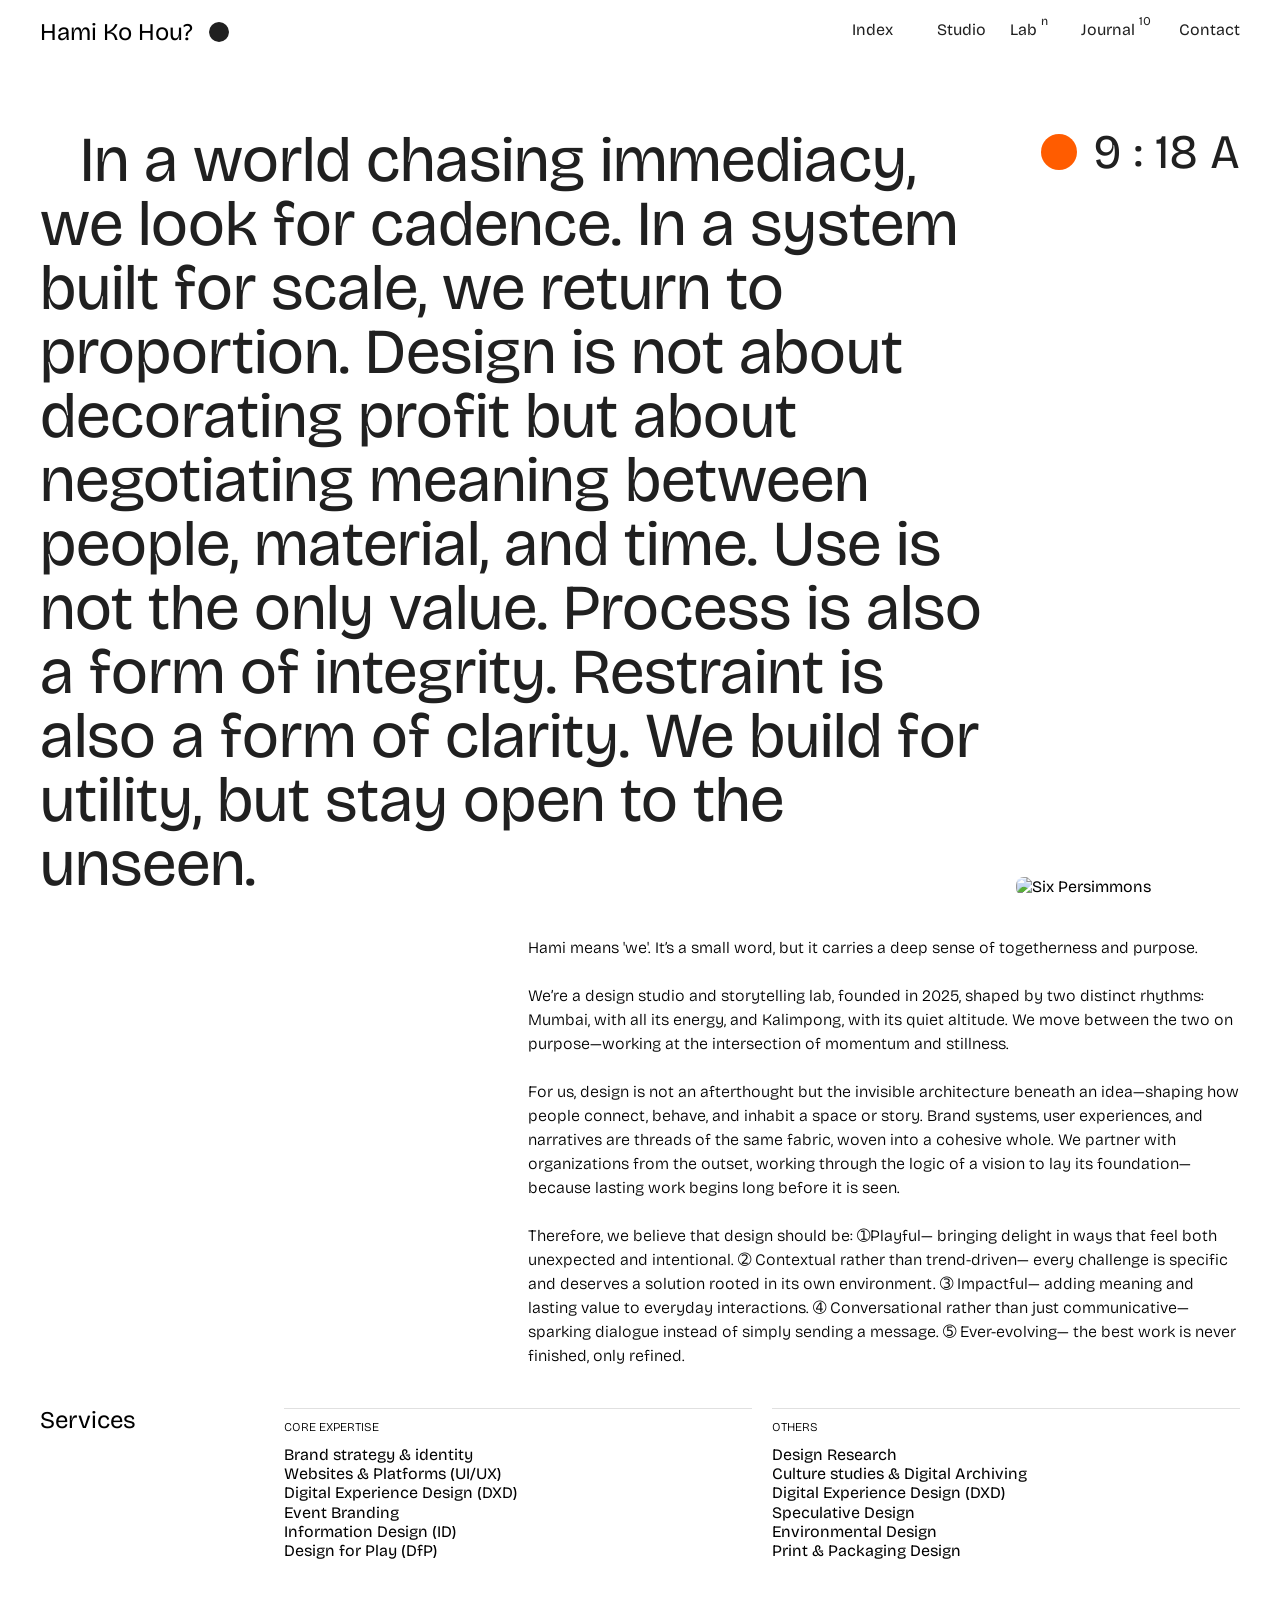
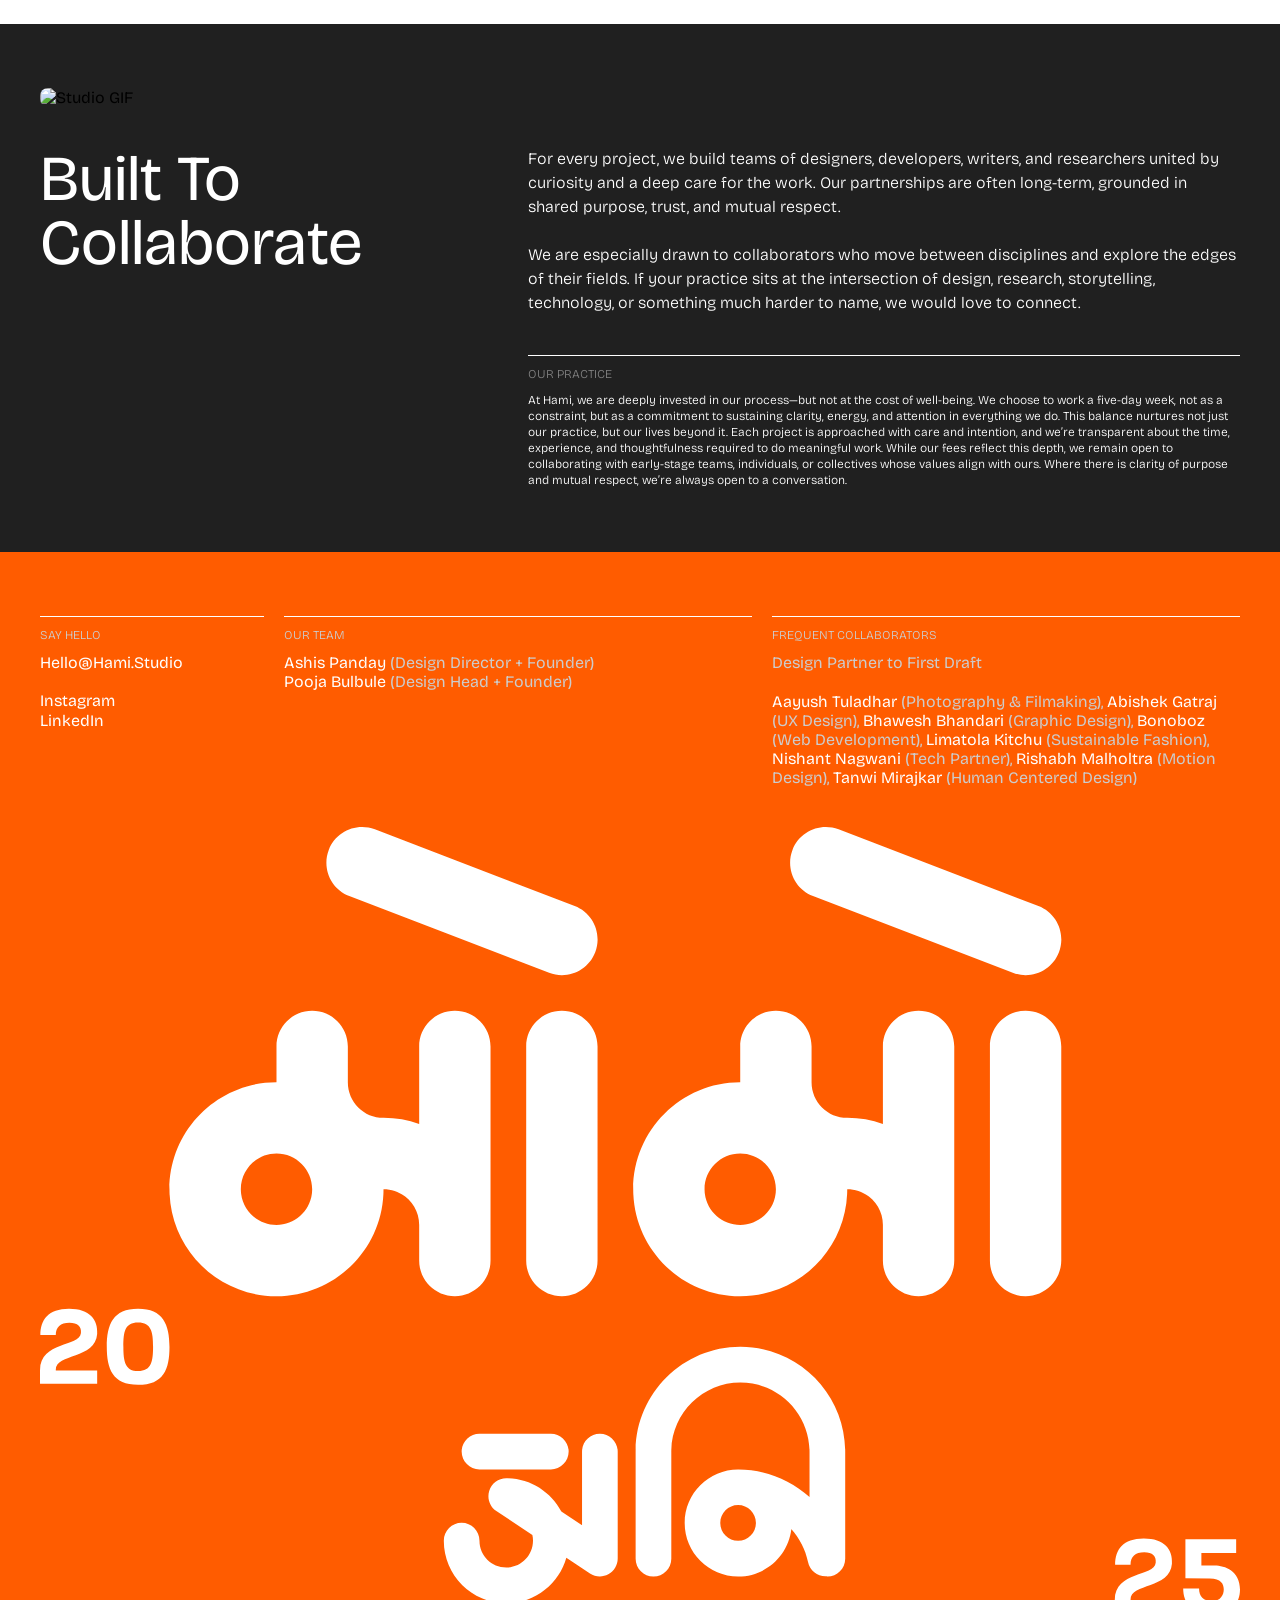
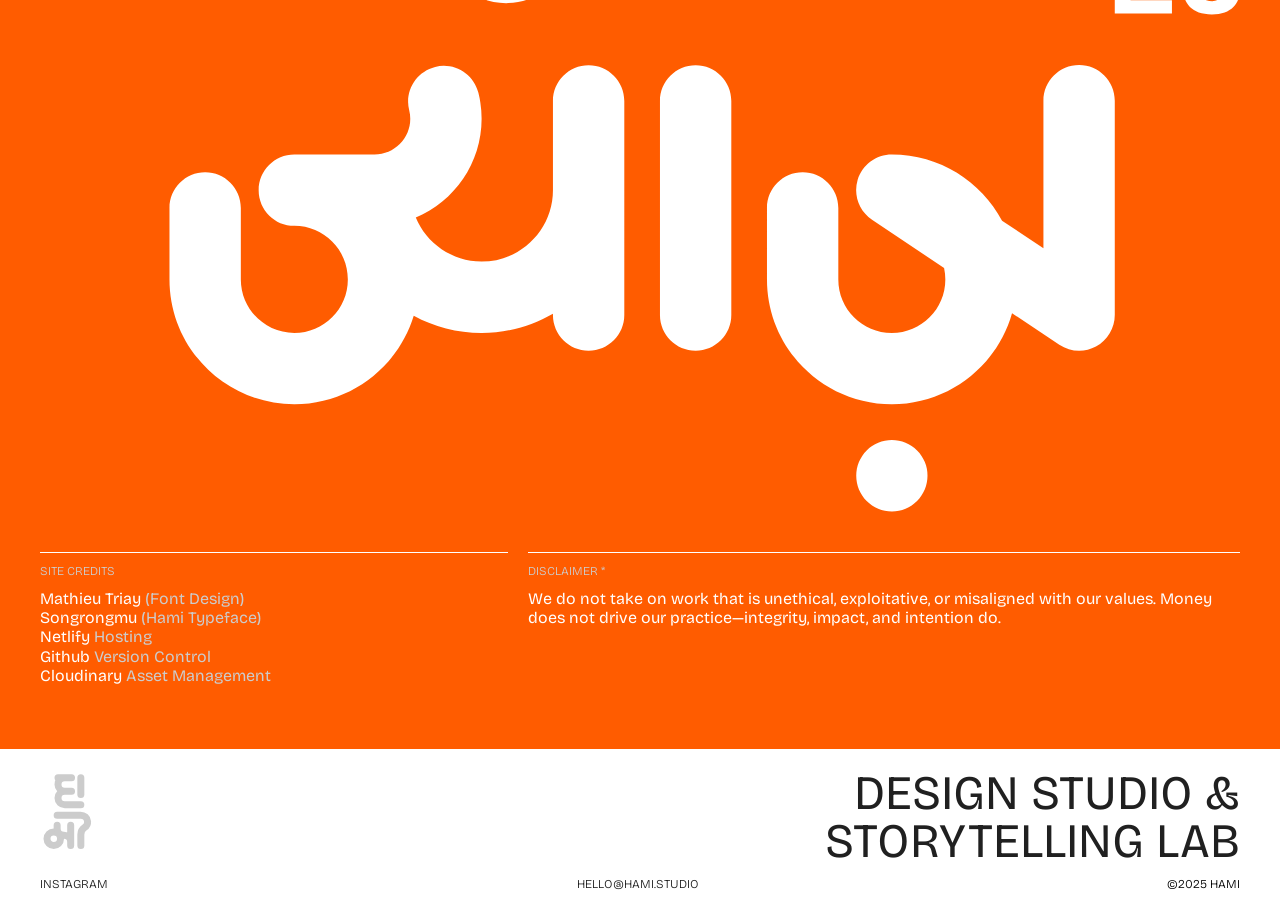
==== commit 21ecb6b2: "Update studio.html" ====
--- a/studio.html
+++ b/studio.html
@@ -136,8 +136,8 @@
         <article class="we span-2">
           <h5 class="ph-12 mono-3 lt-w">Frequent Collaborators</h5>
           <p class="mono-3">
-            <a>Manoj Pande</a>, First Draft Studio (Advisor)
-            <br>
+            Design Partner to First Draft
+            <br><br>
             <a href="https://www.instagram.com/tuladhar_aayush" target="_blank">Aayush Tuladhar</a> (Photography & Filmaking),
             <a>Abishek Gatraj</a> (UX Design),
             <a>Bhawesh Bhandari</a> (Graphic Design),
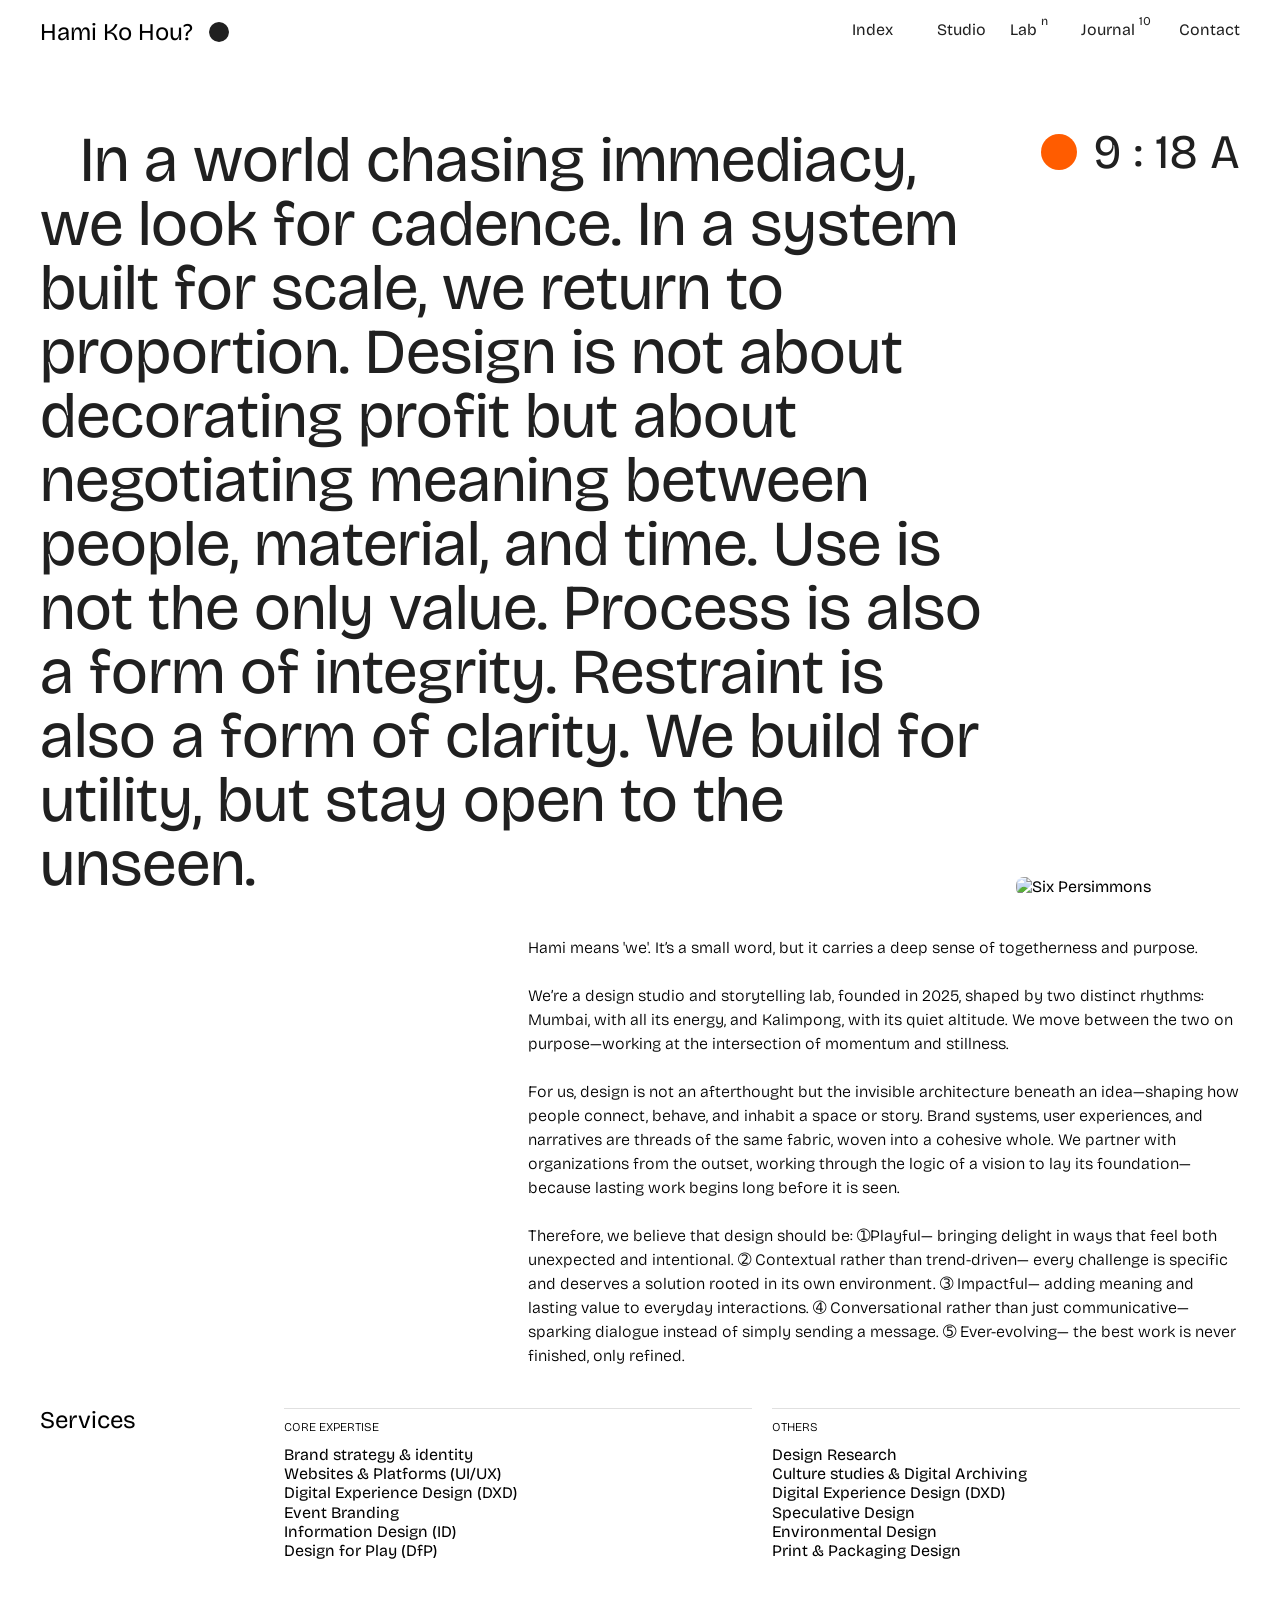
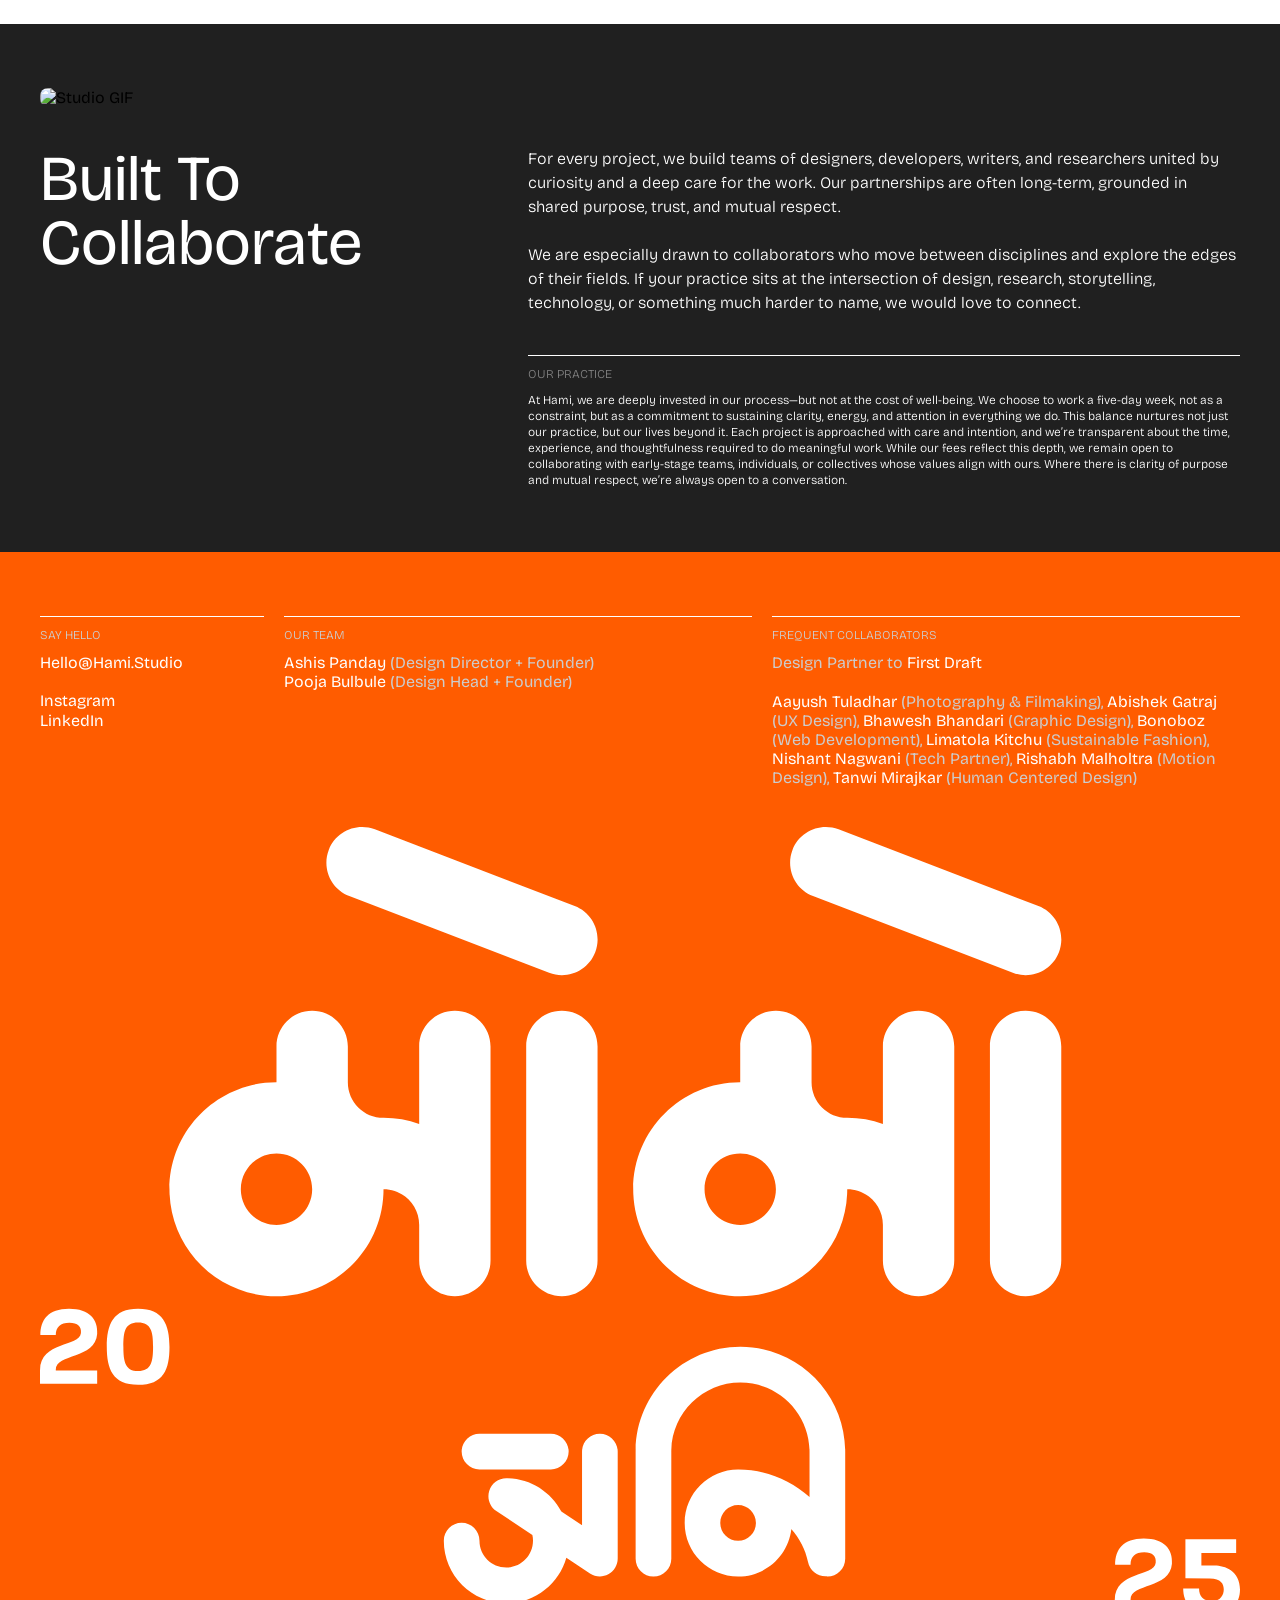
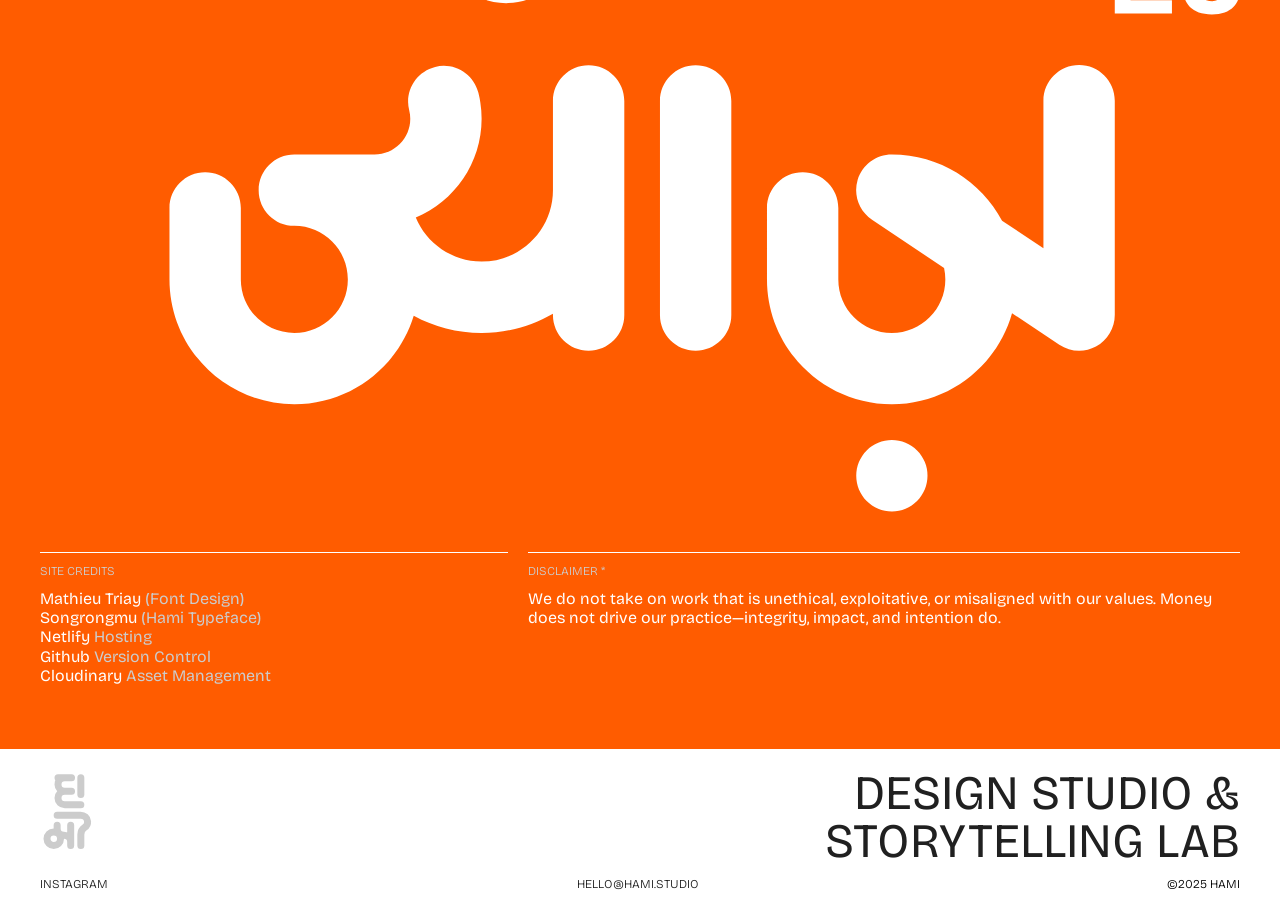
==== commit b48f37d5: "First Draft Added First Draft as Design Partner" ====
--- a/studio.html
+++ b/studio.html
@@ -136,7 +136,7 @@
         <article class="we span-2">
           <h5 class="ph-12 mono-3 lt-w">Frequent Collaborators</h5>
           <p class="mono-3">
-            Design Partner to First Draft
+            Design Partner to <a>First Draft</a>
             <br><br>
             <a href="https://www.instagram.com/tuladhar_aayush" target="_blank">Aayush Tuladhar</a> (Photography & Filmaking),
             <a>Abishek Gatraj</a> (UX Design),
